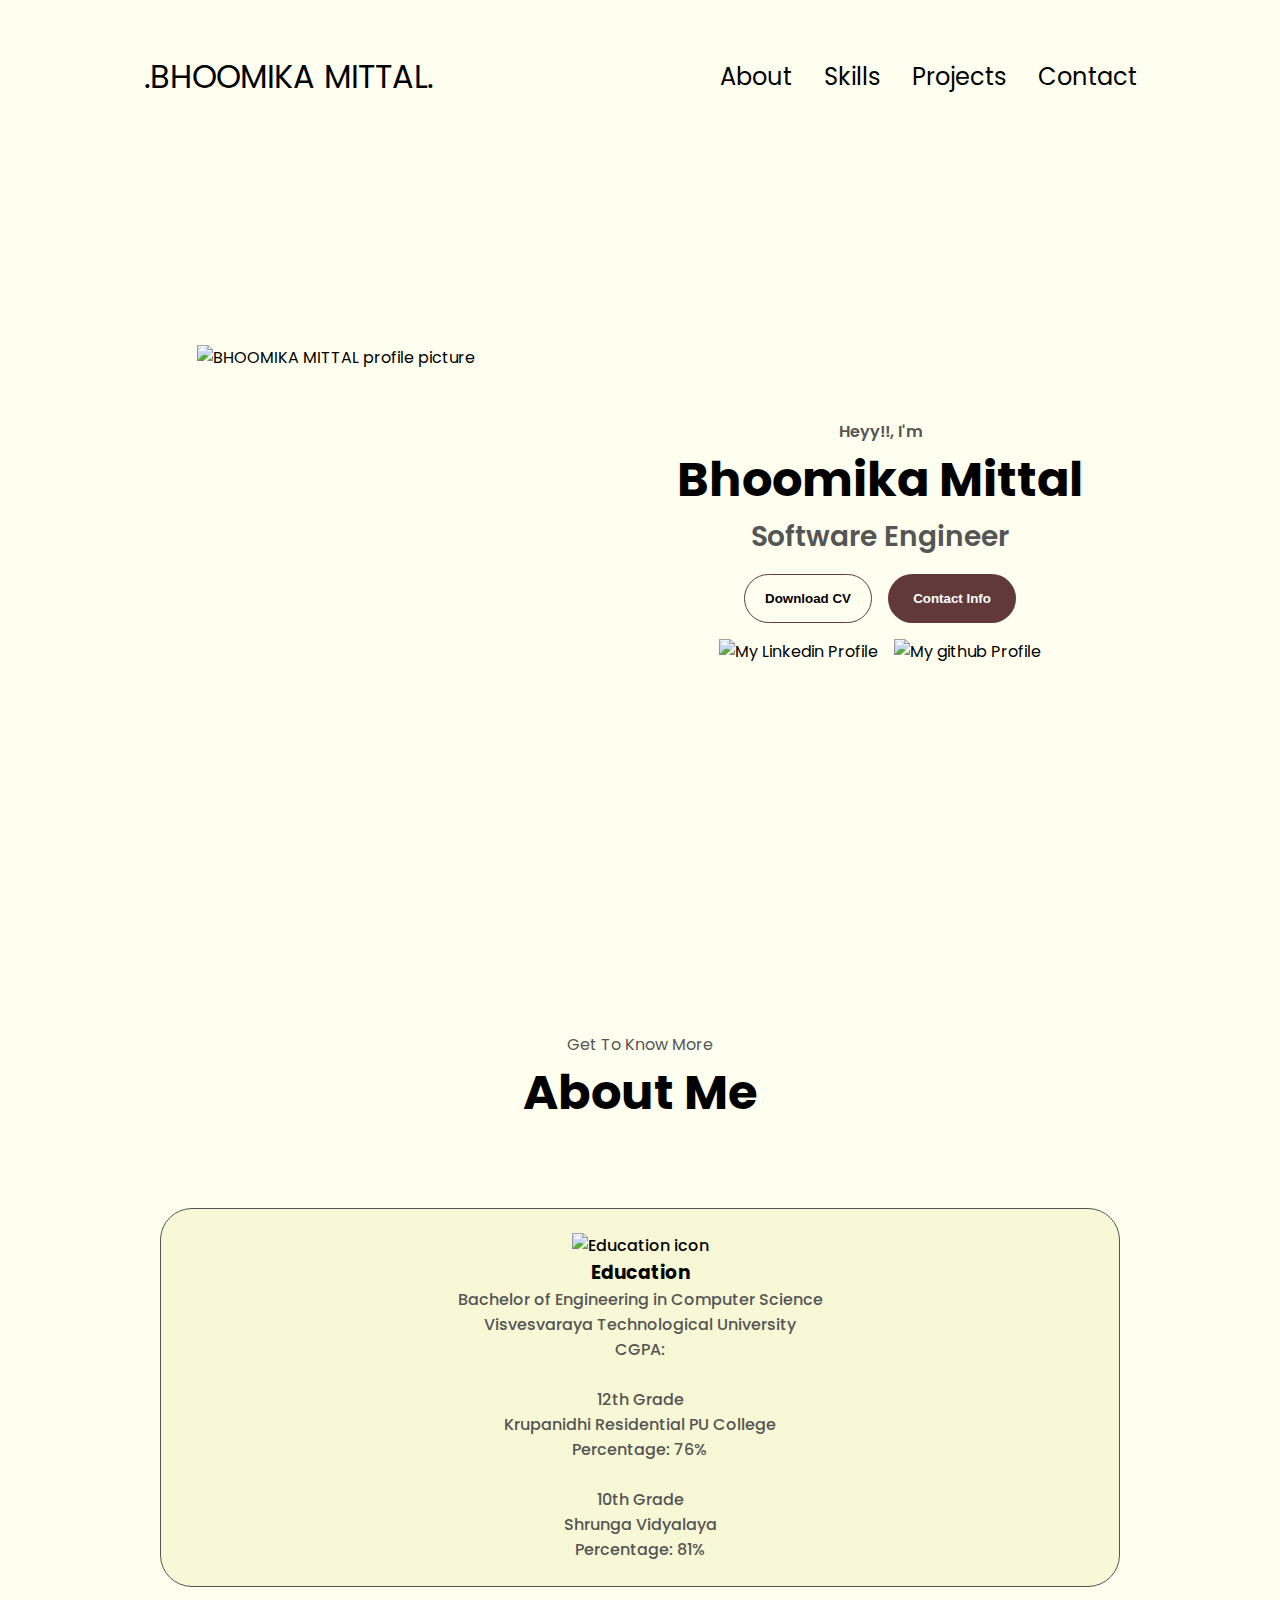
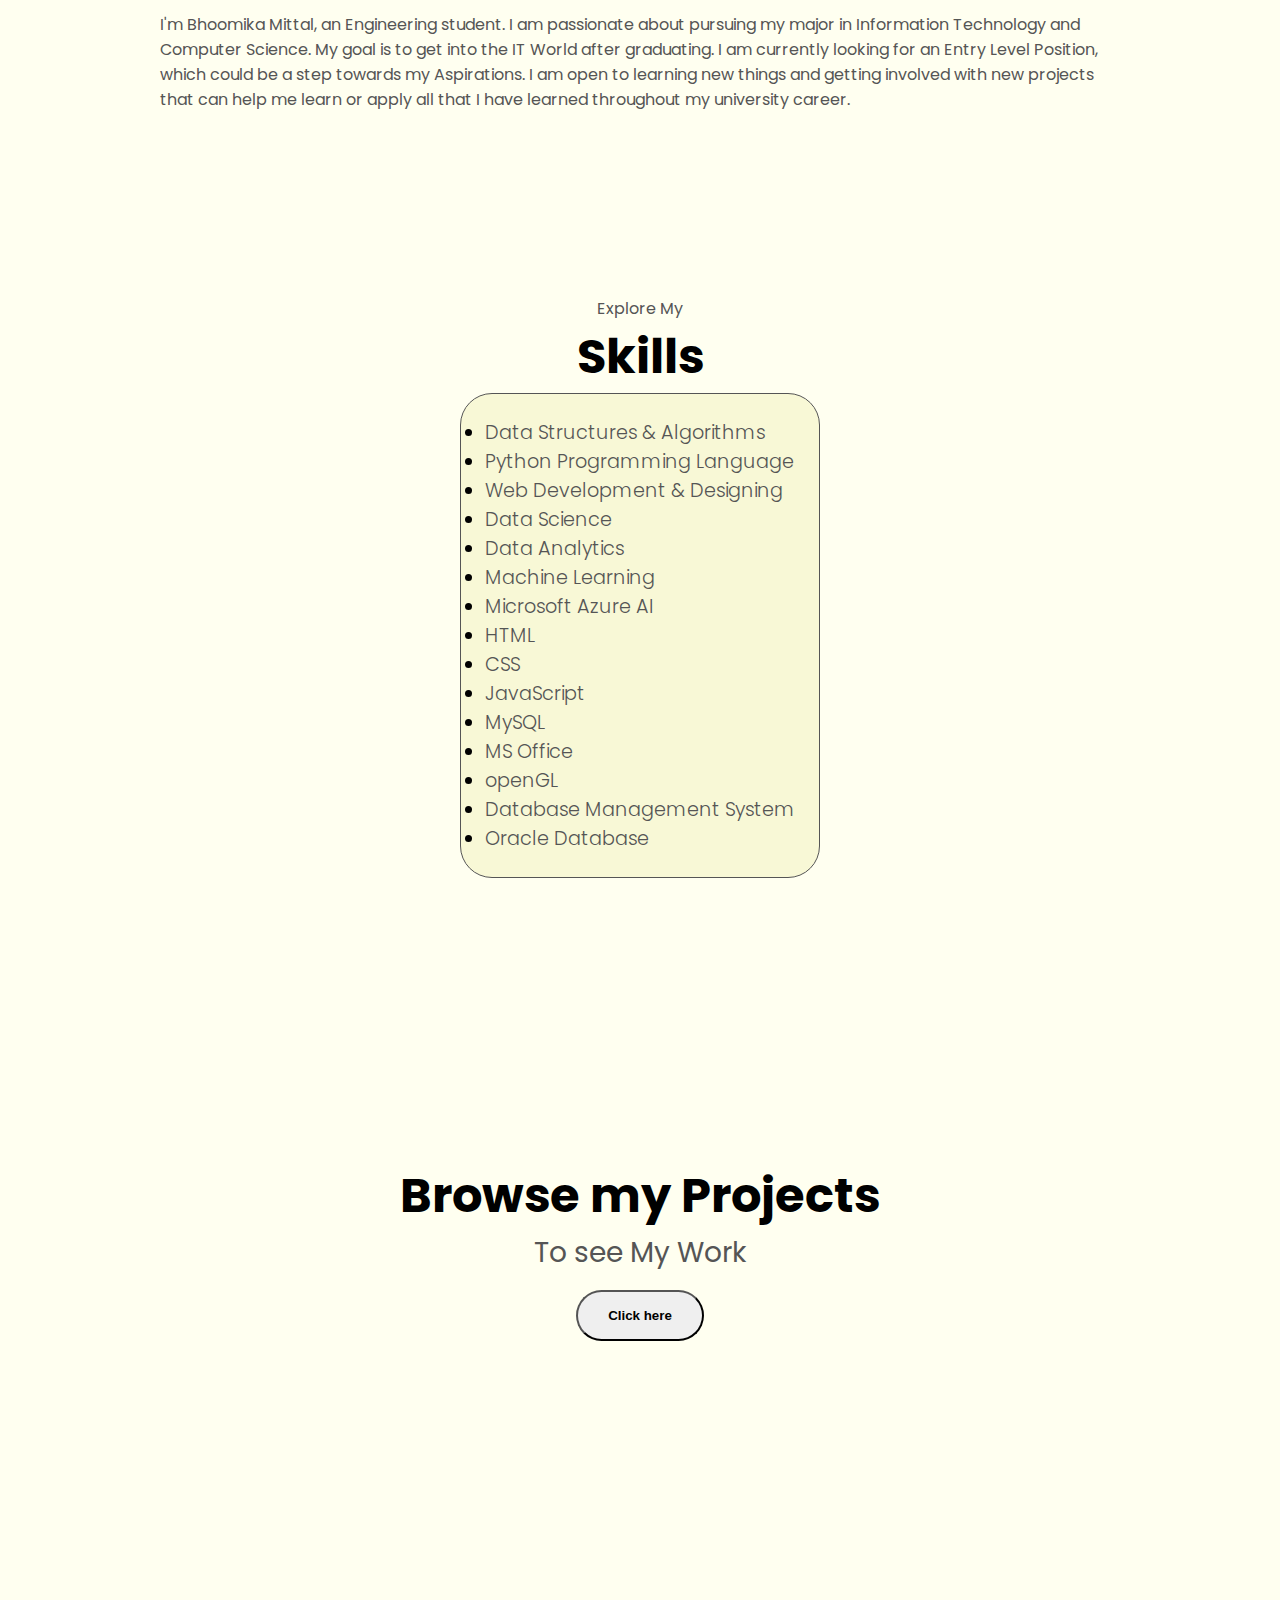
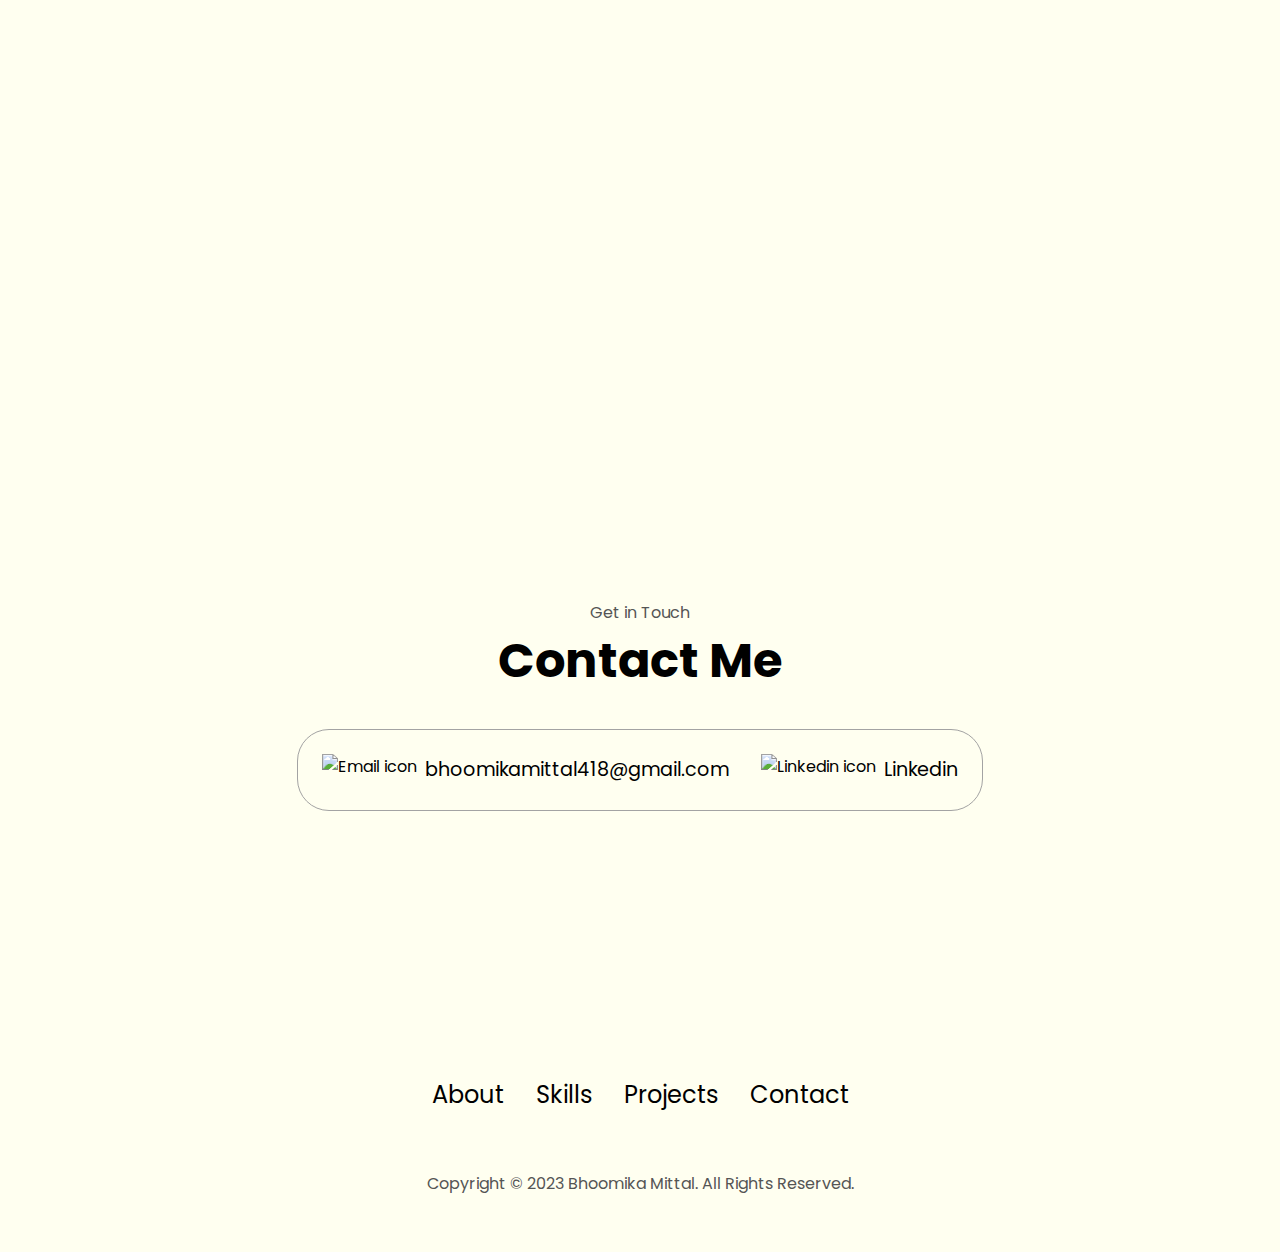
==== index.html @ 2043bfef "Add files via upload" ====
<!DOCTYPE html>
<html lang="en">
<head>
    <meta charset="UTF-8">
    <meta name="viewport" content="width=device-width, initial-scale=1.0">
    <title>My Portfolio</title>
    <link rel="stylesheet" href="style.css">
    <link rel="stylesheet" href="mediaqueries.css">
</head>
<body bgcolor="ivory">
    
    <nav id="desktop-nav">
        <div class="logo"> .BHOOMIKA MITTAL. </div>
        <div>
            <ul class="nav-links">
                <li><a href="#about">About</a></li>
                <li><a href="#skills">Skills</a></li>
                <li><a href="#projects">Projects</a></li>
                <li><a href="#contact">Contact</a></li>
            </ul>
        </div>
    </nav>
    <nav id="hamburger-nav">
        <div class="logo"> BHOOMIKA MITTAL </div>
        <div class="hamburger-menu">
            <div class="hamburger-icon" onclick="toggleMenu()">
            <span></span>
            <span></span>
            <span></span>
        </div>
        <div class="menu-links">
            <li><a href="#about" onclick="toggleMenu()">About</a></li>
            <li><a href="#skills" onclick="toggleMenu()">Skills</a></li>
            <li><a href="#projects" onclick="toggleMenu()">Projects</a></li>
            <li><a href="#contact" onclick="toggleMenu()">Contact</a></li>
        </div>
        </div>
    </nav>
    <section id="profile">
        <div class="section__pic-container">
            <img src="./assets/profile-pic.png" alt="BHOOMIKA MITTAL profile picture">
        </div>
        <div class="section__text">
            <p class="section__text__p1">Heyy!!, I'm</p>
            <h1 class="title">Bhoomika Mittal</h1>
            <p class="section__text__p2">Software Engineer</p>
            <div class="btn-container">
                <button class="btn btn-color-2" 
                onclick="window.open('./assets/myResume.pdf')">Download CV </button>
                <button class="btn btn-color-1" 
                onclick="location.href='./#contact'">Contact Info </button>
            </div>
            <div id="socials-container">
                <img src="./assets/linkedin.png" alt="My Linkedin Profile"
                class="icon" onclick="location.href='https://www.linkedin.com/in/bhoomikamittal/'"/>
                <img src="./assets/github.png" alt="My github Profile"
                class="icon" onclick="location.href='https://github.com/BhoomikaMittal48'"/>
            </div>
        </div>
    </section>
    <section id="about">
        <p class="section__text__p1">Get To Know More</p>
        <h1 class="title">About Me</h1>
        <div class="section-container">
            <div class="about-details-container">
                <div class="about-containers">
                    <div class="details-container">
                        <img src="./assets/education.png" 
                        alt="Education icon"
                        class="icon"/>
                        <h3>Education</h3>
                        <p>Bachelor of Engineering in Computer Science <br/> Visvesvaraya Technological University <br/> CGPA:   <br/><br/> 12th Grade <br/>Krupanidhi Residential PU College<br/> Percentage: 76% <br/><br/> 10th Grade <br/> Shrunga Vidyalaya<br/> Percentage: 81% </p>
                    </div>
                    </div>
                    <div class="text-container">
                        <p><br/> I'm Bhoomika Mittal, an Engineering student. I am passionate about pursuing my major in Information Technology and Computer Science. My goal is to get into the IT World after graduating. I am currently looking for an Entry Level Position, which could be a step towards my Aspirations.
                            I am open to learning new things and getting involved with new projects that can help me learn or apply all that I have learned throughout my university career.</p>
                    </div>
                </div>
            </div>
    </section>
    <section id="skills">
        <p class="section__text__p1">Explore My</p>
        <h1 class="title">Skills</h1>
        <div class="skills-details-container">
            <div class="about-containers">
                <div class="details-container">
                <div class="article-container">
                    <article>
                        <div>
                            <p>Data Structures & Algorithms</p>
                        </div>
                    </article>
                    <article>
                        <div>
                            <p>Python Programming Language</p>
                            <p></p>
                        </div>
                    </article>
                    <article>
                        <div>
                            <p>Web Development & Designing</p>
                            <p></p>
                        </div>
                    </article>
                    <article>
                        <div>
                            <p>Data Science</p>
                            <p></p>
                        </div>
                    </article>
                    <article>
                        <div>
                            <p>Data Analytics</p>
                            <p></p>
                        </div>
                    </article>
                    <article>
                        <div>
                            <p>Machine Learning</p>
                            <p></p>
                        </div>
                    </article>
                    <article>
                        <div>
                            <p>Microsoft Azure AI</p>
                            <p></p>
                        </div>
                    </article>
                    <article>
                        <div>
                            <p>HTML</p>
                            <p></p>
                        </div>
                    </article>
                    <article>
                        <div>
                            <p>CSS</p>
                            <p></p>
                        </div>
                    </article>
                    <article>
                        <div>
                            <p>JavaScript</p>
                            <p></p>
                        </div>
                    </article>
                    <article>
                        <div>
                            <p>MySQL</p>
                            <p></p>
                        </div>
                    </article>
                    <article>
                        <div>
                            <p>MS Office</p>
                            <p></p>
                        </div>
                    </article>
                    <article>
                        <div>
                            <p>openGL</p>
                            <p></p>
                        </div>
                    </article>
                    <article>
                        <div>
                            <p>Database Management System</p>
                            <p></p>
                        </div>
                    </article>
                    <article>
                        <div>
                            <p>Oracle Database</p>
                            <p></p>
                        </div>
                    </article>
                </div>
            </div>
        </div>
    </div>
    </section>
    <section id="projects">
        <div class="section__text3">
            <h1 class="title">Browse my Projects</h1>
            <p class="section__text__p3"> To see My Work</p>
            <div class="btn-container3">
                <button class="btn btn-color-3" 
                onclick="location.href='https://github.com/BhoomikaMittal48?tab=repositories'">Click here</button>
                </div>
            </div>

    </section>
    <section id="contact">
        <p class="section__text__p1">Get in Touch</p>
        <h1 class="title">Contact Me</h1>
        <div class="contact-info-upper-container">
            <div class="contact-info-container">
                <img src="./assets/email.png" alt="Email icon" class="icon contact-icon"/>
                <p><a href="mailto:bhoomikamittal418@gmail.com">bhoomikamittal418@gmail.com</a></p>
            </div>
            <div class="contact-info-container">
                <img src="./assets/linkedin.png" alt="Linkedin icon" class="icon contact-icon"/>
                <p><a href="https://www.linkedin.com/in/bhoomikamittal/">Linkedin</a></p>
            </div>
        </div>
    </section>
    <footer>
        <nav>
            <div class="nav-links-container">
                <ul class="nav-links">
                    <li><a href="#about">About</a></li>
                    <li><a href="#skills">Skills</a></li>
                    <li><a href="#projects">Projects</a></li>
                    <li><a href="#contact">Contact</a></li>
                </ul>
            </div>
        </nav>
        <p>Copyright &#169; 2023 Bhoomika Mittal. All Rights Reserved.</p>
    </footer>
    <script src="script.js"></script>
</body>
</html>
---- style.css ----
/*General*/

@import url('https://fonts.googleapis.com/css2?family=Poppins:wght@200;300;400;500;600;700&display=swap');


*{
    margin: 0;
    padding: 0;
}

body {
    font-family: 'Poppins', sans-serif;
}

html {
    scroll-behavior: smooth;
}

p {
    color: rgb(85,85,85);
}

/*transition*/

a, .btn {
    transition: all 300ms ease;
}

/*desktop*/

nav, .nav-links {
    display: flex;
}

nav {
    justify-content: space-around;
    align-items: center;
    height: 17vh;
}

.nav-links {
    gap: 2rem;
    list-style: none;
    font-size: 1.5rem;
}

a {
    color: black;
    text-decoration: none;
    text-decoration-color: ivory;
}

a:hover {
    color: grey;
    text-decoration: underline;
    text-underline-offset: 1rem;
    text-decoration-color: rgb(181,181,181);
}

.logo {
    font-size: 2rem;
}

.logo:hover {
    cursor: default;
}

/*hamburger menu*/

#hamburger-nav {
    display: none;
}

.hamburger-menu {
    position: relative;
    display: inline-block;
}

.hamburger-icon {
    display: flex;
    flex-direction: column;
    justify-content: space-between;
    height: 24px;
    width: 30px;
    cursor: pointer;
}

.hamburger-icon span {
    width: 100%;
    height: 2px;
    background-color: black;
    transition: all 0.3 ease-in-out;
}

.menu-links {
    position: absolute;
    top: 100%;
    right: 0;
    background-color: ivory;
    width: fit-content;
    max-height: 0;
    overflow: hidden;
    transition: all 0.3 ease-in-out;
}

.menu-links a {
    display: block;
    padding: 10px;
    text-align: center;
    font-size: 1.5rem;
    color: black;
    text-decoration: none;
    transition: all 0.3 ease-in-out;
}

.menu-links li {
    list-style: none;
}

.menu-links.open {
    max-height: 300px;
}

.hamburger-icon.open span:first-child {
    transform:rotate(45deg) translate(10px,5px);
}

.hamburger-icon.open span:nth-child(2) {
    opacity: 0;
}

.hamburger-icon.open span:last-child {
    transform:rotate(-45deg) translate(10px,-5px);
}

.hamburger-icon span:first-child {
    transform: none;
}

.hamburger-icon span:first-child {
    opacity: 1;
}

.hamburger-icon span:first-child {
    transform: none;
}

/*sections*/

section {
    padding-top: 4vh;
    height: 96vh;
    margin: 0 10rem;
    box-sizing: border-box;
    min-height: fit-content;
}

.section-container {
    display: flex;
}

/*display section*/

#profile {
    display: flex;
    justify-content: center;
    gap: 5rem;
    height: 80vh;
}

.section__pic-container {
    display: flex;
    height: 400px;
    width: 400px;
    margin: auto 0;
}

.section__text {
    align-self: center;
    text-align: center;
}

.section__text p {
    font-weight: 600;
}

.section__text__p1 {
    text-align: center;
}

.section__text__p2 {
    font-size: 1.75rem;
    margin-bottom: 1rem;
}

.title {
    font-size: 3rem;
    text-align: center;
}

#socials-container {
    display: flex;
    justify-content: center;
    margin-top: 1rem;
    gap: 1rem;
}

/*icons*/

.icon {
    cursor: pointer;
    height: 2rem;
}

/*buttons*/

.btn-container {
    display: flex;
    justify-content: center;
    gap: 1rem;
}

.btn {
    font-weight: 600;
    transition: all 300ms ease;
    padding: 1rem;
    width: 8rem;
    border-radius: 2rem;
}

.btn-color-1, .btn-color-2 {
    border: #613838fe 0.1rem solid;
}

.btn-color-1:hover, .btn-color-2:hover {
    cursor: pointer;
}

.btn-color-1, .btn-color-2:hover {
    background: #613838fe;
    color: white;
}

.btn-color-1:hover {
    background:  #3f2121fe;
}

.btn-color-2 {
    background: none;
}

.btn-color-2:hover {
    border: white 0.1rem solid;
}

.btn-container {
    gap: 1rem;
}

/*About section */

about {
    position: relative;
}

.about-container {
    gap: 1rem;
    margin-bottom: 1rem;
    margin-top: 1rem;
}

.about-details-container {
    justify-content: center;
    flex-direction: column;
}

.about-containers, .about-details-container {
    display: flex;
}


.details-container {
    padding: 1.5rem;
    flex: 1;
    background: rgb(248, 248, 214);
    border-radius: 2rem;
    border: rgb(85,85,85) 0.1rem solid;
    border-color: rgb(85,85,85);
    text-align: center;
    font-weight: 500;
}

.section-container {
    gap: 4rem;
    height: 80%;
}

/*experience*/

#skills {
    position: relative;
}

.skills-sub-title {
    color: rgb(85,85,85);
    font-weight: 600;
    font-size: 1.8rem;
    margin-bottom: 2rem;
}

.skills-details-container {
    display: flex;
    justify-content: center;
    flex-direction: row;
}

.article-container {
    display: flex;
    text-align: initial;
    flex-wrap: wrap;
    flex-direction: column;
    justify-content: center;
}

article {
    display: list-item;
    justify-content: space-around;
    gap: 0.5rem;
    font-weight: 350;
    font-size: 1.2rem;
}

article .icon {
    cursor: default;
}

/*projects*/

.section__text3 {
    align-self: center;
    text-align: center;
}

.section__text__p3 {
    font-size: 1.75rem;
    margin-bottom: 1rem;
}

.title {
    font-size: 3rem;
    text-align: center;
}

.btn-color-3:hover {
    background: #613838fe;
    color: white;
}

/*contact*/

#contact {
    display: flex;
    justify-content: center;
    flex-direction: column;
    height: 70vh;
}

.contact-info-upper-container {
    display: flex;
    justify-content: center;
    border-radius: 2rem;
    border: rgb(53,53,53) 0.1rem solid;
    border-color: rgb(163,163,163);
    background: ivory;
    margin: 2rem auto;
    padding: 0.5rem;
}

.contact-info-container {
    display: flex;
    align-items: center;
    justify-content: center;
    gap: 0.5rem;
    margin: 1rem;
}

.contact-info-container p {
    font-size: larger;
}

.contact-icon {
    cursor: default;
}

.email-icon {
    height: 2.5rem;
}

/*footer*/

footer {
    height: 26vh;
    margin: 0 1rem;
}
footer p {
    text-align: center;
}
---- mediaqueries.css ----
@media screen and (max-width: 1400px) {
    #profile {
        height: 83vh;
        margin-bottom: 6rem;
    }
    .about-containers {
        flex-wrap: wrap;
    }
}


@media screen and (max-width: 1200px) {
    #desktop-nav {
        display: none;
    }
    #hamburger-nav {
        display: flex;
    }
    #skills, .skills-details-container {
        margin-top: 2rem;
    }
    #profile, .section-container {
        display: block;
    }
    section, .section-container {
        height: fit-content;
    }
    section {
        margin: 0 5%;
    }
    .section__pic-container {
        width: 275px;
        height: 275px;
        margin: 0 auto 2rem;
    }
    .about-containers {
        margin-top: 0;
    }
}

@media screen and (max-width:600px) {
    #contact, footer {
        height: 40vh;
    }
    #profile {
        height: 83vh;
        margin-bottom: 0;
    }
    article {
        font-size: 1rem;
    }
    footer nav {
        height: fit-content;
        margin-bottom: 2rem;
    }
    .about-containers, .contact-info-upper-container, .btn-container {
        flex-wrap: wrap;
    }
    .contact-info-container {
        margin: 0;
    }
    .contact-info-container p,
    .nav-links li a {
        font-size: 1rem;
    }
    .logo {
        font-size: 1.5rem;
    }
    .nav-links {
        flex-direction: column;
        gap: 0.5rem;
        text-align: center;
    }
    .section__pic-container {
        width: auto;
        height: 46vw;
        justify-content: center;
    }
    .section__text__p2 {
        font-size: 1.25rem;
    }
    .title {
        font-size: 2rem;
    }
    .text-container {
        text-align: justify;
    }
}
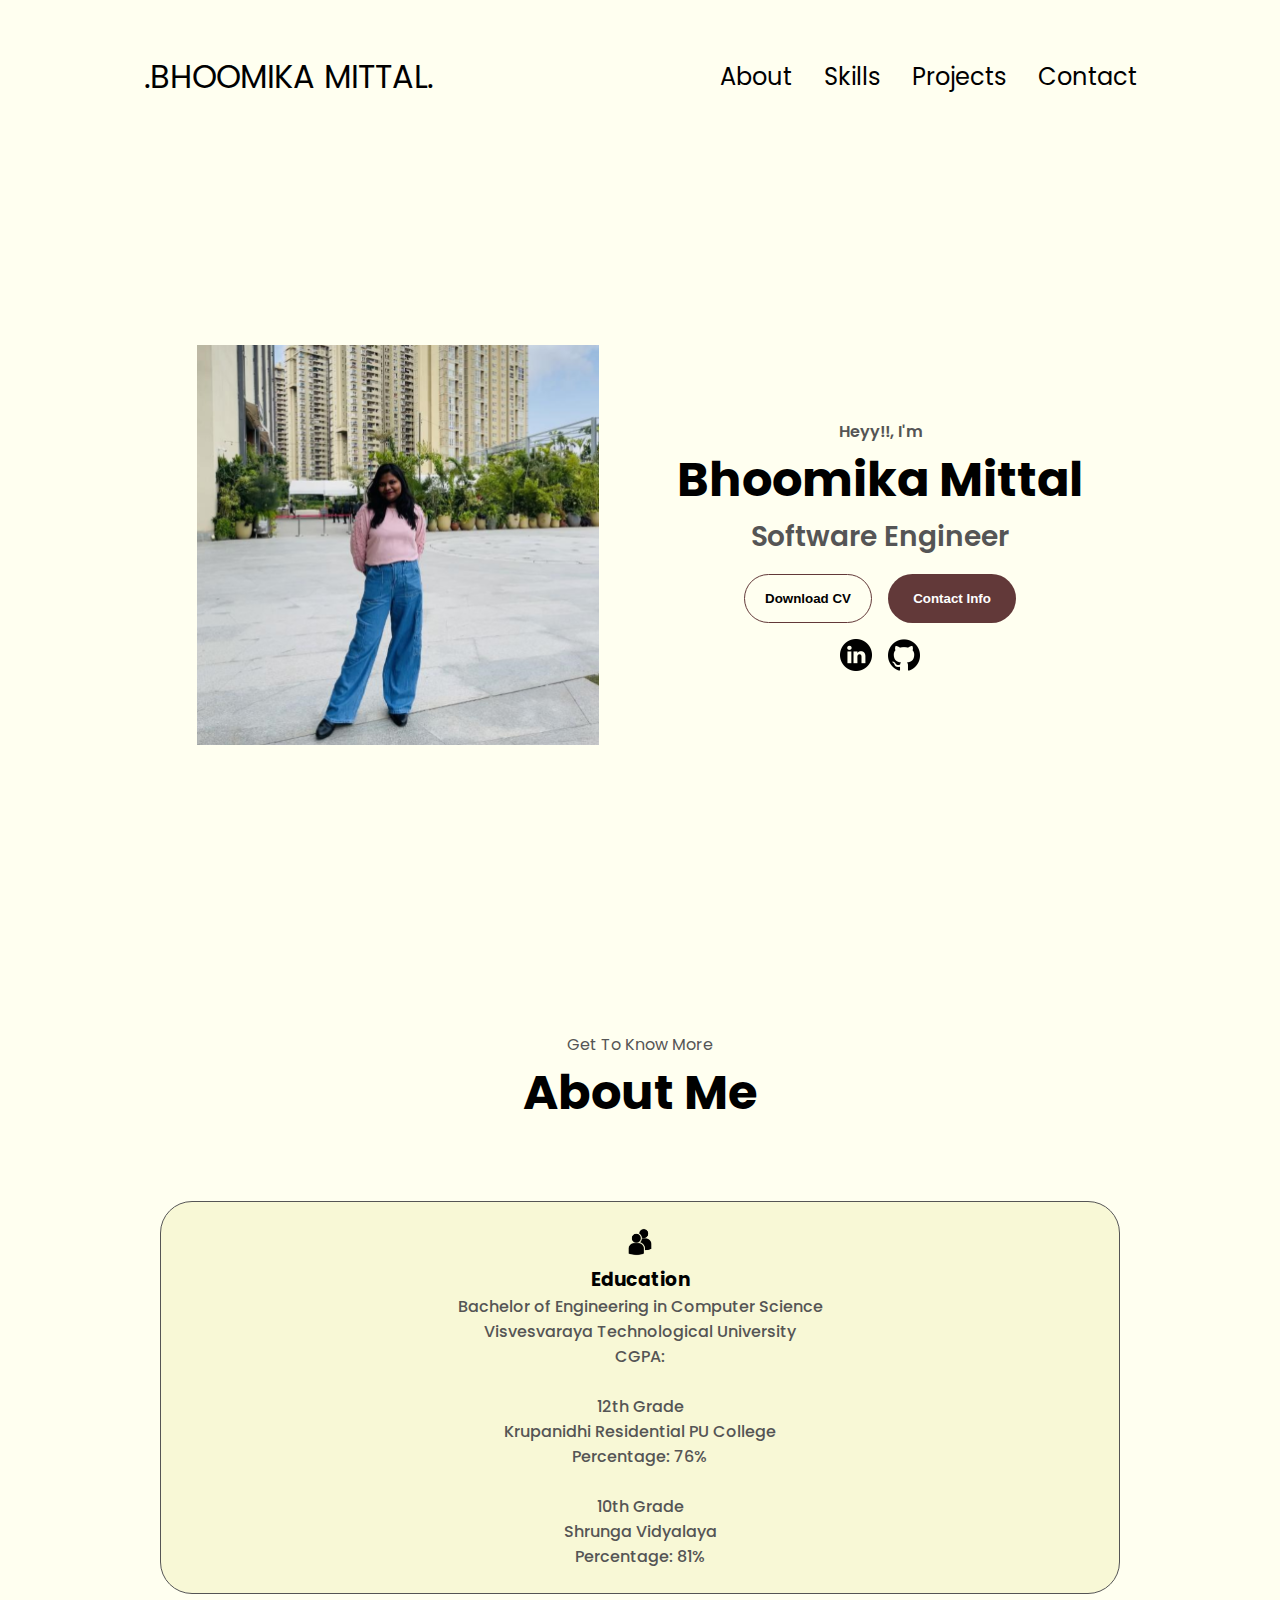
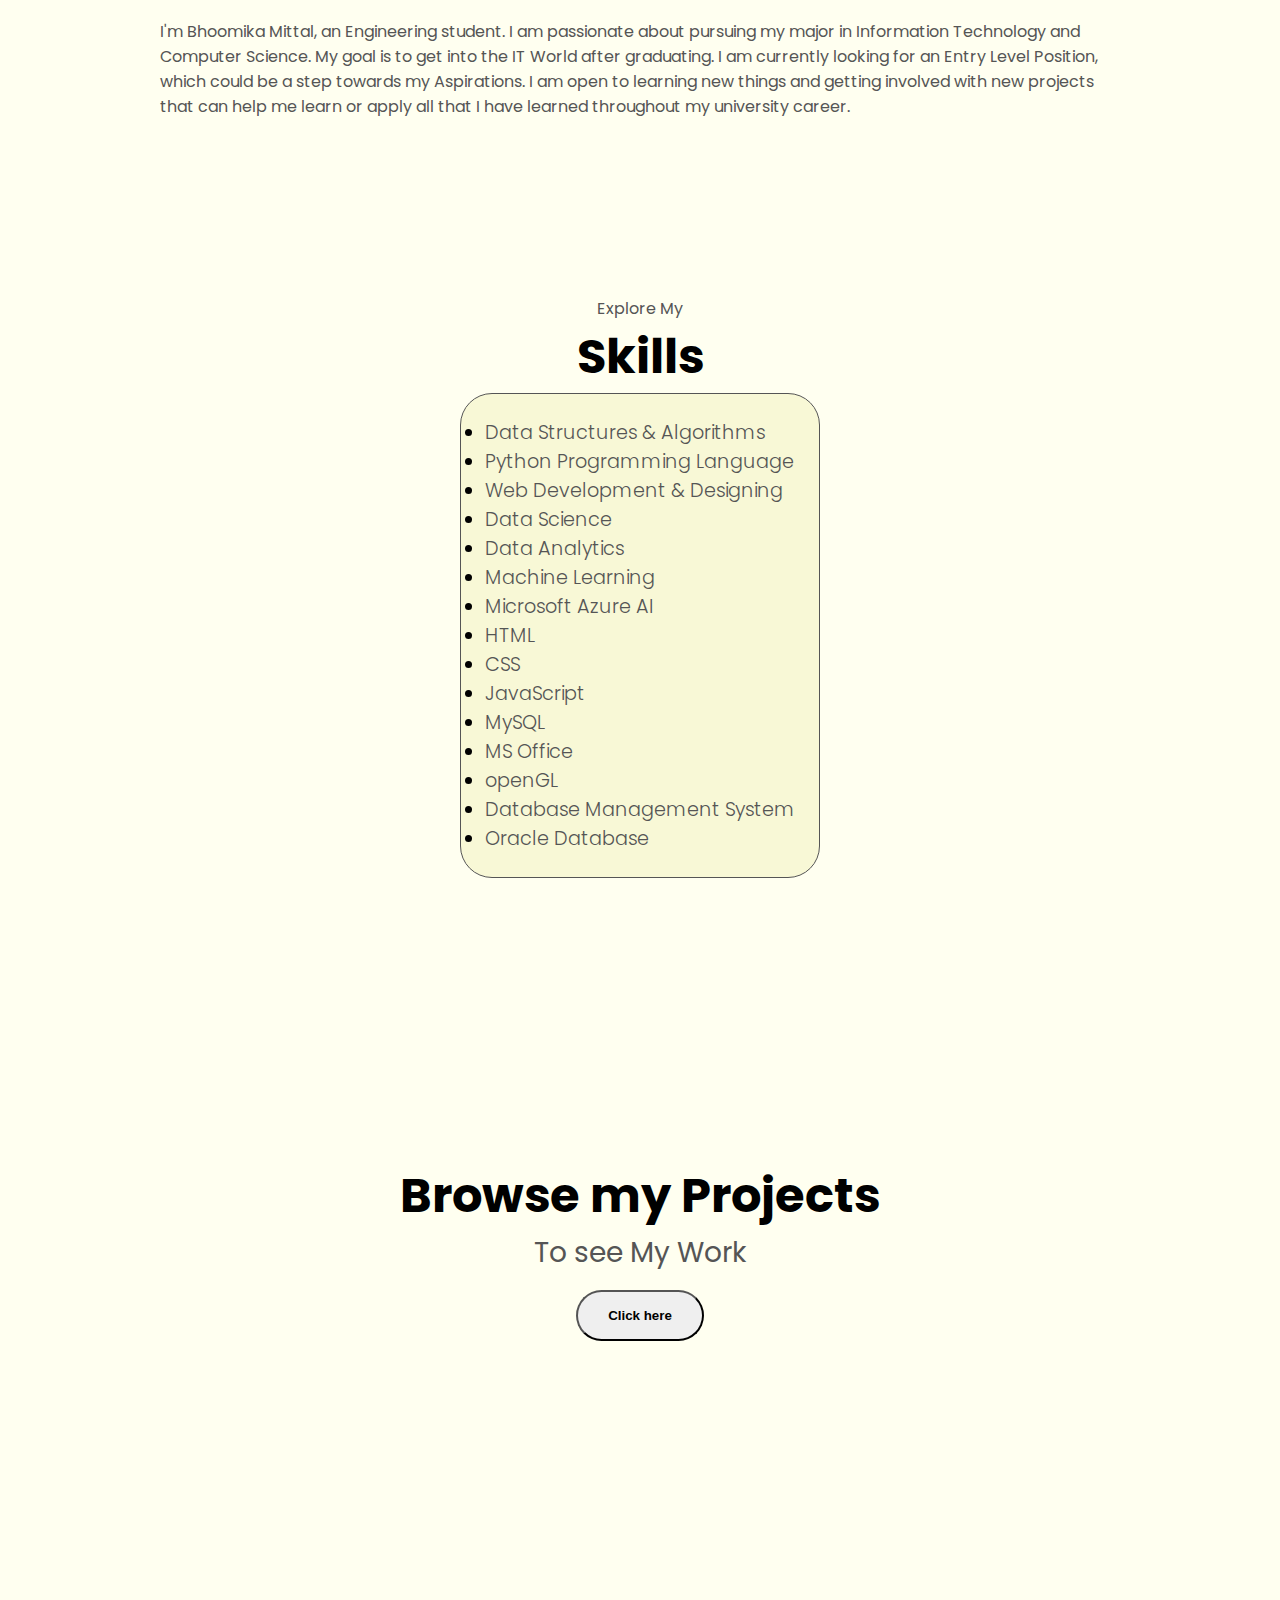
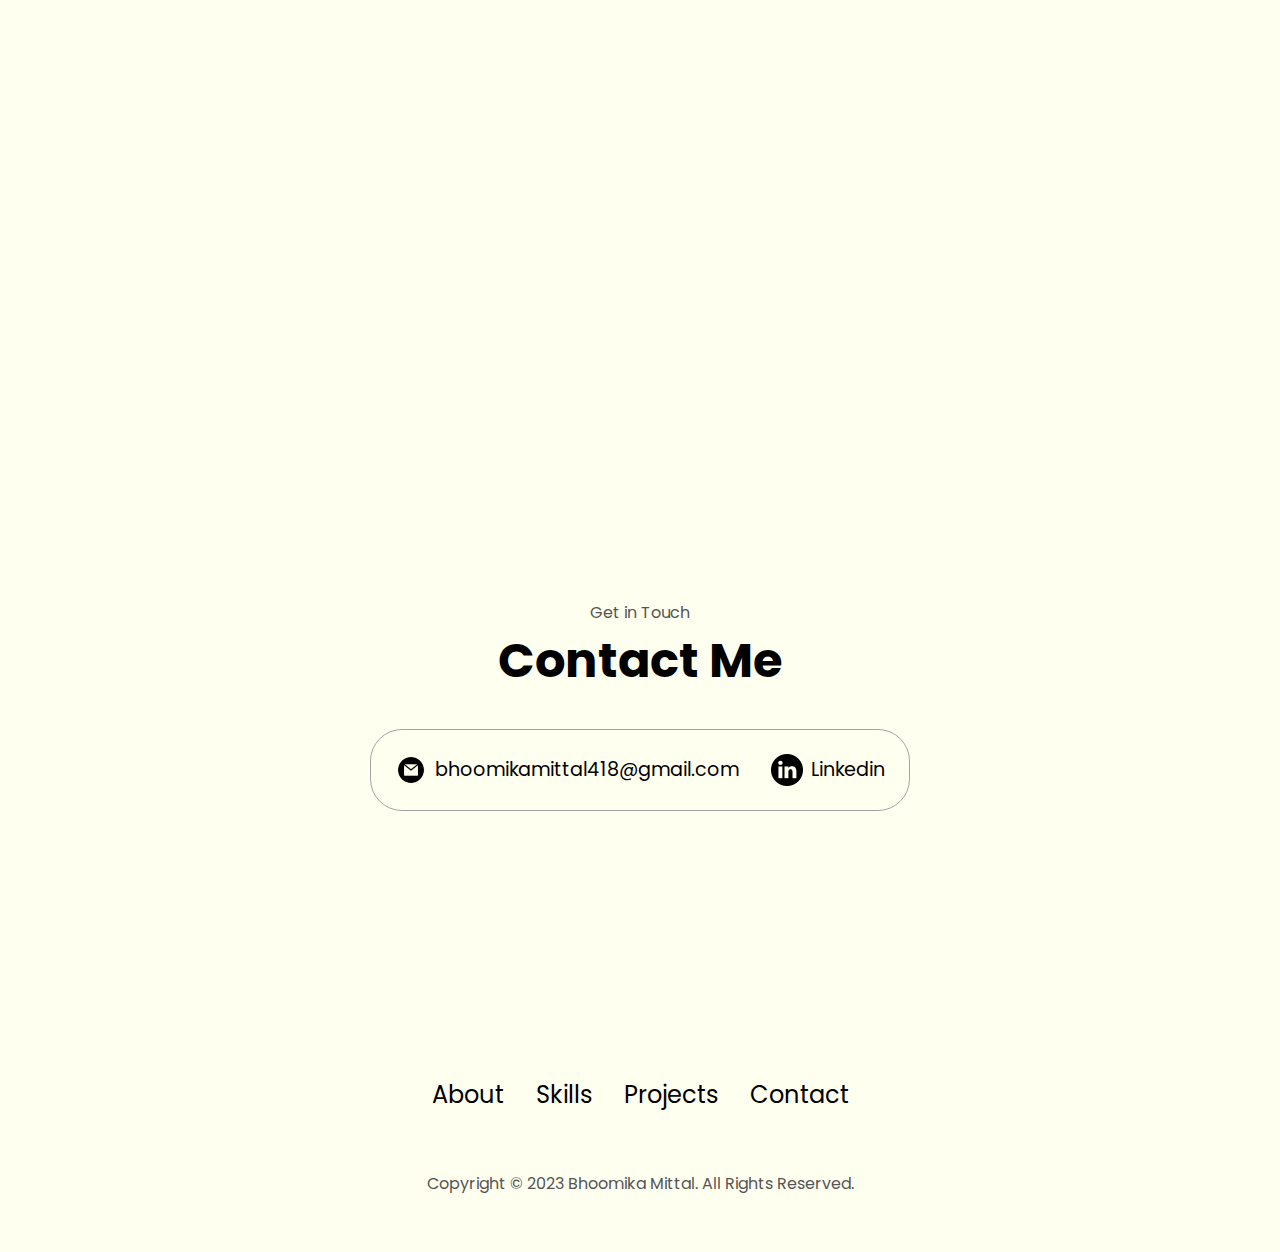
==== commit 824f3fd0: "index.html" ====
--- a/index.html
+++ b/index.html
@@ -38,7 +38,7 @@
     </nav>
     <section id="profile">
         <div class="section__pic-container">
-            <img src="./assets/profile-pic.png" alt="BHOOMIKA MITTAL profile picture">
+            <img src="profile-pic.png" alt="BHOOMIKA MITTAL profile picture">
         </div>
         <div class="section__text">
             <p class="section__text__p1">Heyy!!, I'm</p>
@@ -46,14 +46,14 @@
             <p class="section__text__p2">Software Engineer</p>
             <div class="btn-container">
                 <button class="btn btn-color-2" 
-                onclick="window.open('./assets/myResume.pdf')">Download CV </button>
+                onclick="window.open('myResume.pdf')">Download CV </button>
                 <button class="btn btn-color-1" 
                 onclick="location.href='./#contact'">Contact Info </button>
             </div>
             <div id="socials-container">
-                <img src="./assets/linkedin.png" alt="My Linkedin Profile"
+                <img src="linkedin.png" alt="My Linkedin Profile"
                 class="icon" onclick="location.href='https://www.linkedin.com/in/bhoomikamittal/'"/>
-                <img src="./assets/github.png" alt="My github Profile"
+                <img src="github.png" alt="My github Profile"
                 class="icon" onclick="location.href='https://github.com/BhoomikaMittal48'"/>
             </div>
         </div>
@@ -65,7 +65,7 @@
             <div class="about-details-container">
                 <div class="about-containers">
                     <div class="details-container">
-                        <img src="./assets/education.png" 
+                        <img src="education.png" 
                         alt="Education icon"
                         class="icon"/>
                         <h3>Education</h3>
@@ -196,11 +196,11 @@
         <h1 class="title">Contact Me</h1>
         <div class="contact-info-upper-container">
             <div class="contact-info-container">
-                <img src="./assets/email.png" alt="Email icon" class="icon contact-icon"/>
+                <img src="email.png" alt="Email icon" class="icon contact-icon"/>
                 <p><a href="mailto:bhoomikamittal418@gmail.com">bhoomikamittal418@gmail.com</a></p>
             </div>
             <div class="contact-info-container">
-                <img src="./assets/linkedin.png" alt="Linkedin icon" class="icon contact-icon"/>
+                <img src="linkedin.png" alt="Linkedin icon" class="icon contact-icon"/>
                 <p><a href="https://www.linkedin.com/in/bhoomikamittal/">Linkedin</a></p>
             </div>
         </div>
